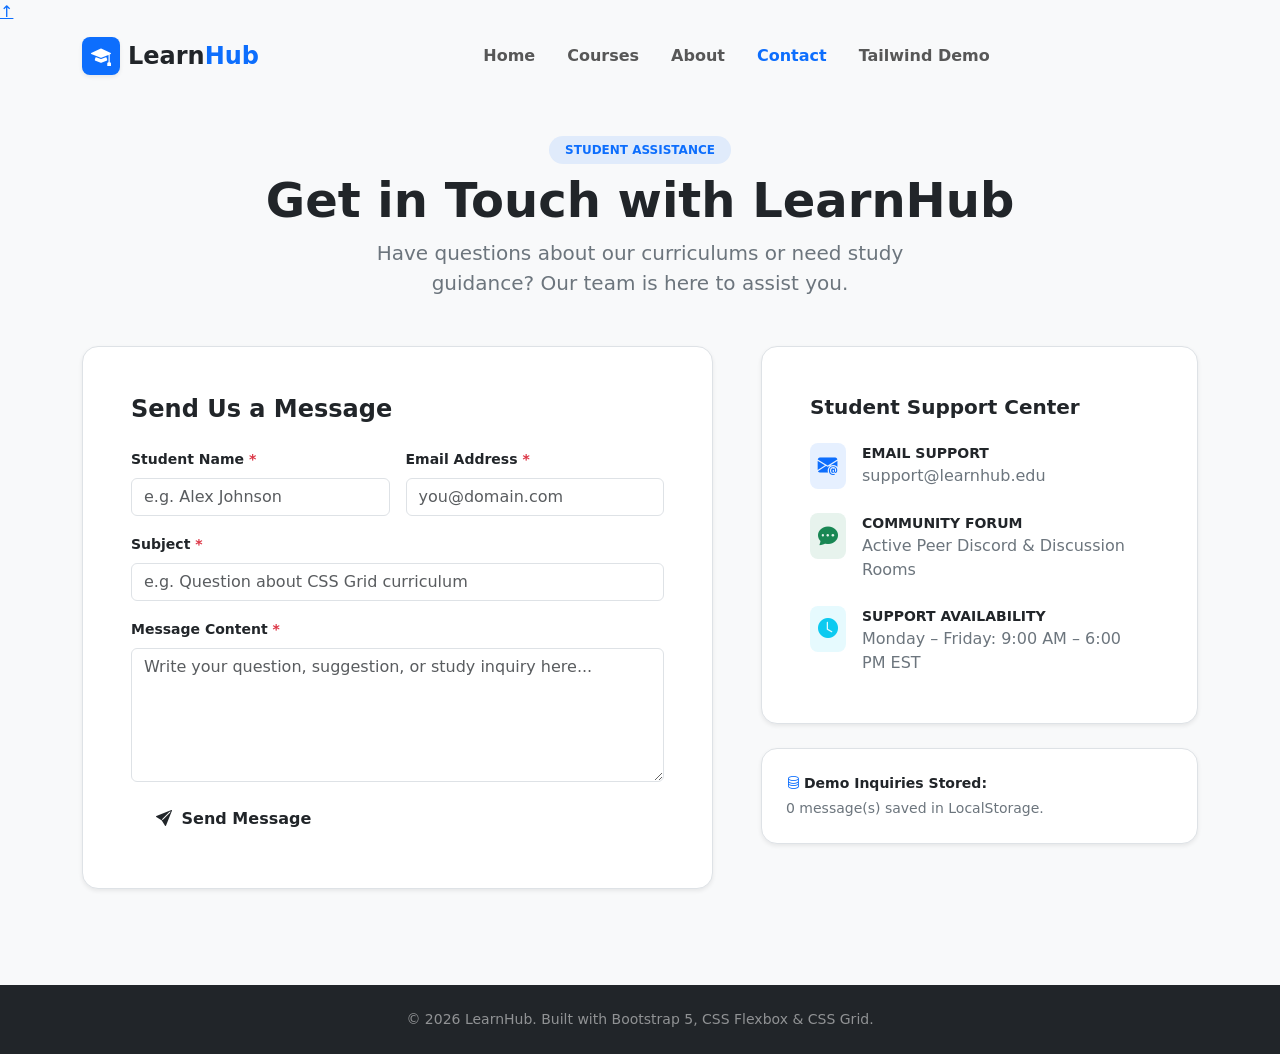
==== contact.html @ 4c39531d "Fix markup in contact.html support hours section" ====
<!DOCTYPE html>
<html lang="en">
<head>
    <meta charset="UTF-8">
    <meta name="viewport" content="width=device-width, initial-scale=1.0">
    <title>Contact Support | LearnHub</title>
    
    <!-- Bootstrap 5 CSS -->
    <link href="https://cdn.jsdelivr.net/npm/bootstrap@5.3.3/dist/css/bootstrap.min.css" rel="stylesheet">
    <!-- Bootstrap Icons -->
    <link rel="stylesheet" href="https://cdn.jsdelivr.net/npm/bootstrap-icons@1.11.3/font/bootstrap-icons.min.css">
    <!-- Custom Style & Responsive CSS -->
    <link rel="stylesheet" href="css/style.css">
    <link rel="stylesheet" href="css/responsive.css">
</head>
<body class="bg-light">

    <!-- Back to Top Floating Button -->
    <a href="#page-top" class="fixed-back-to-top" title="Back to Top" aria-label="Back to Top">&uarr;</a>

    <!-- Sticky Navigation Bar -->
    <header id="page-top">
        <nav class="navbar navbar-expand-lg navbar-light sticky-navbar">
            <div class="container">
                <a class="navbar-brand d-flex align-items-center gap-2 fw-bold" href="index.html">
                    <span class="rounded-3 bg-primary text-white d-flex align-items-center justify-content-center shadow-sm" style="width: 38px; height: 38px;">
                        <i class="bi bi-mortarboard-fill fs-5"></i>
                    </span>
                    <span class="fs-4 text-dark">Learn<span class="text-primary">Hub</span></span>
                </a>

                <button class="navbar-toggler border-0" type="button" data-bs-toggle="collapse" data-bs-target="#navbarMain">
                    <span class="navbar-toggler-icon"></span>
                </button>

                <div class="collapse navbar-collapse" id="navbarMain">
                    <ul class="navbar-nav mx-auto mb-2 mb-lg-0 fw-semibold">
                        <li class="nav-item"><a class="nav-link px-3" href="index.html">Home</a></li>
                        <li class="nav-item"><a class="nav-link px-3" href="courses.html">Courses</a></li>
                        <li class="nav-item"><a class="nav-link px-3" href="about.html">About</a></li>
                        <li class="nav-item"><a class="nav-link px-3 active text-primary" href="contact.html">Contact</a></li>
                        <li class="nav-item"><a class="nav-link px-3" href="tailwind.html">Tailwind Demo</a></li>
                    </ul>

                    <div id="navbarAuthActions" class="d-flex align-items-center"></div>
                </div>
            </div>
        </nav>
    </header>

    <main class="py-5">
        <div class="container">
            
            <div class="text-center mb-5">
                <span class="badge bg-primary bg-opacity-10 text-primary px-3 py-2 rounded-pill fw-bold text-uppercase mb-2">Student Assistance</span>
                <h1 class="display-5 fw-bold text-dark">Get in Touch with LearnHub</h1>
                <p class="text-secondary lead mx-auto" style="max-width: 600px;">
                    Have questions about our curriculums or need study guidance? Our team is here to assist you.
                </p>
            </div>

            <div class="row g-5">
                
                <!-- Contact Form (Left 7 Cols) -->
                <div class="col-lg-7">
                    <div class="p-4 p-md-5 bg-white rounded-4 border shadow-sm">
                        <h2 class="h4 fw-bold text-dark mb-4">Send Us a Message</h2>

                        <div id="contactSuccessAlert" class="alert alert-success d-none mb-4">
                            <i class="bi bi-check-circle-fill me-2"></i>
                            <strong>Message Received!</strong> Thank you for contacting LearnHub. Your message has been saved in LocalStorage.
                        </div>

                        <form id="contactForm" novalidate>
                            <div class="row g-3">
                                
                                <div class="col-md-6">
                                    <label for="contactName" class="form-label fw-semibold small">Student Name <span class="text-danger">*</span></label>
                                    <input type="text" class="form-control" id="contactName" placeholder="e.g. Alex Johnson" required>
                                    <div class="invalid-feedback small">Please provide your name.</div>
                                </div>

                                <div class="col-md-6">
                                    <label for="contactEmail" class="form-label fw-semibold small">Email Address <span class="text-danger">*</span></label>
                                    <input type="email" class="form-control" id="contactEmail" placeholder="you@domain.com" required>
                                    <div class="invalid-feedback small">Please enter a valid email.</div>
                                </div>

                                <div class="col-12">
                                    <label for="contactSubject" class="form-label fw-semibold small">Subject <span class="text-danger">*</span></label>
                                    <input type="text" class="form-control" id="contactSubject" placeholder="e.g. Question about CSS Grid curriculum" required>
                                    <div class="invalid-feedback small">Please provide a message subject.</div>
                                </div>

                                <div class="col-12">
                                    <label for="contactMessage" class="form-label fw-semibold small">Message Content <span class="text-danger">*</span></label>
                                    <textarea class="form-control" id="contactMessage" rows="5" placeholder="Write your question, suggestion, or study inquiry here..." required></textarea>
                                    <div class="invalid-feedback small">Please enter your message (at least 10 characters).</div>
                                </div>

                                <div class="col-12">
                                    <button type="submit" class="btn btn-theme-primary px-4 py-2 fw-semibold">
                                        <i class="bi bi-send-fill me-1"></i> Send Message
                                    </button>
                                </div>

                            </div>
                        </form>
                    </div>
                </div>

                <!-- Contact Info Sidebar (Right 5 Cols) -->
                <div class="col-lg-5">
                    <div class="p-4 p-md-5 bg-white rounded-4 border shadow-sm mb-4">
                        <h3 class="h5 fw-bold text-dark mb-4">Student Support Center</h3>

                        <div class="d-flex flex-column gap-4">
                            <div class="d-flex align-items-start gap-3">
                                <span class="rounded-3 bg-primary bg-opacity-10 text-primary p-2 fs-5">
                                    <i class="bi bi-envelope-at-fill"></i>
                                </span>
                                <div>
                                    <strong class="d-block text-dark small text-uppercase">Email Support</strong>
                                    <a href="mailto:support@learnhub.edu" class="text-secondary text-decoration-none">support@learnhub.edu</a>
                                </div>
                            </div>

                            <div class="d-flex align-items-start gap-3">
                                <span class="rounded-3 bg-success bg-opacity-10 text-success p-2 fs-5">
                                    <i class="bi bi-chat-dots-fill"></i>
                                </span>
                                <div>
                                    <strong class="d-block text-dark small text-uppercase">Community Forum</strong>
                                    <span class="text-secondary">Active Peer Discord & Discussion Rooms</span>
                                </div>
                            </div>

                            <div class="d-flex align-items-start gap-3">
                                <span class="rounded-3 bg-info bg-opacity-10 text-info p-2 fs-5">
                                    <i class="bi bi-clock-fill"></i>
                                </span>
                                <div>
                                    <strong class="d-block text-dark small text-uppercase">Support Availability</strong>
                                    <span class="text-secondary">Monday – Friday: 9:00 AM – 6:00 PM EST</span>
                                </div>
                            </div>
                        </div>
                    </div>

                    <!-- LocalStorage Messages Counter Widget -->
                    <div class="p-4 bg-white rounded-4 border shadow-sm text-secondary small">
                        <strong class="text-dark d-block mb-1"><i class="bi bi-database me-1 text-primary"></i>Demo Inquiries Stored:</strong>
                        <span id="savedMessagesCount">Checking demo messages...</span>
                    </div>
                </div>

            </div>

        </div>
    </main>

    <!-- Semantic Footer -->
    <footer class="bg-dark text-white-50 py-4 mt-5">
        <div class="container text-center small">
            <p class="mb-0">&copy; 2026 LearnHub. Built with Bootstrap 5, CSS Flexbox & CSS Grid.</p>
        </div>
    </footer>

    <!-- Bootstrap 5 JS Bundle -->
    <script src="https://cdn.jsdelivr.net/npm/bootstrap@5.3.3/dist/js/bootstrap.bundle.min.js"></script>
    
    <!-- Application Scripts -->
    <script src="js/courses.js"></script>
    <script src="js/auth.js"></script>
    <script src="js/main.js"></script>
    <script>
        document.addEventListener("DOMContentLoaded", () => {
            const form = document.getElementById("contactForm");
            const alertBox = document.getElementById("contactSuccessAlert");
            const countBox = document.getElementById("savedMessagesCount");

            function updateMsgCount() {
                try {
                    const stored = JSON.parse(localStorage.getItem(STORAGE_KEYS.CONTACT_MESSAGES) || "[]");
                    countBox.textContent = `${stored.length} message(s) saved in LocalStorage.`;
                } catch(e) {
                    countBox.textContent = `0 messages in LocalStorage.`;
                }
            }
            updateMsgCount();

            form.addEventListener("submit", (e) => {
                e.preventDefault();
                alertBox.classList.add("d-none");

                const name = document.getElementById("contactName").value.trim();
                const email = document.getElementById("contactEmail").value.trim();
                const subject = document.getElementById("contactSubject").value.trim();
                const message = document.getElementById("contactMessage").value.trim();

                if (!name || !email || !email.includes("@") || !subject || message.length < 10) {
                    showToast("Please fill in all fields with valid information.", "danger");
                    return;
                }

                // Save to LocalStorage
                const stored = JSON.parse(localStorage.getItem(STORAGE_KEYS.CONTACT_MESSAGES) || "[]");
                stored.push({
                    name,
                    email,
                    subject,
                    message,
                    date: new Date().toLocaleString()
                });
                localStorage.setItem(STORAGE_KEYS.CONTACT_MESSAGES, JSON.stringify(stored));

                alertBox.classList.remove("d-none");
                form.reset();
                updateMsgCount();
                showToast("Your inquiry has been submitted successfully!", "success");
            });
        });
    </script>
</body>
</html>
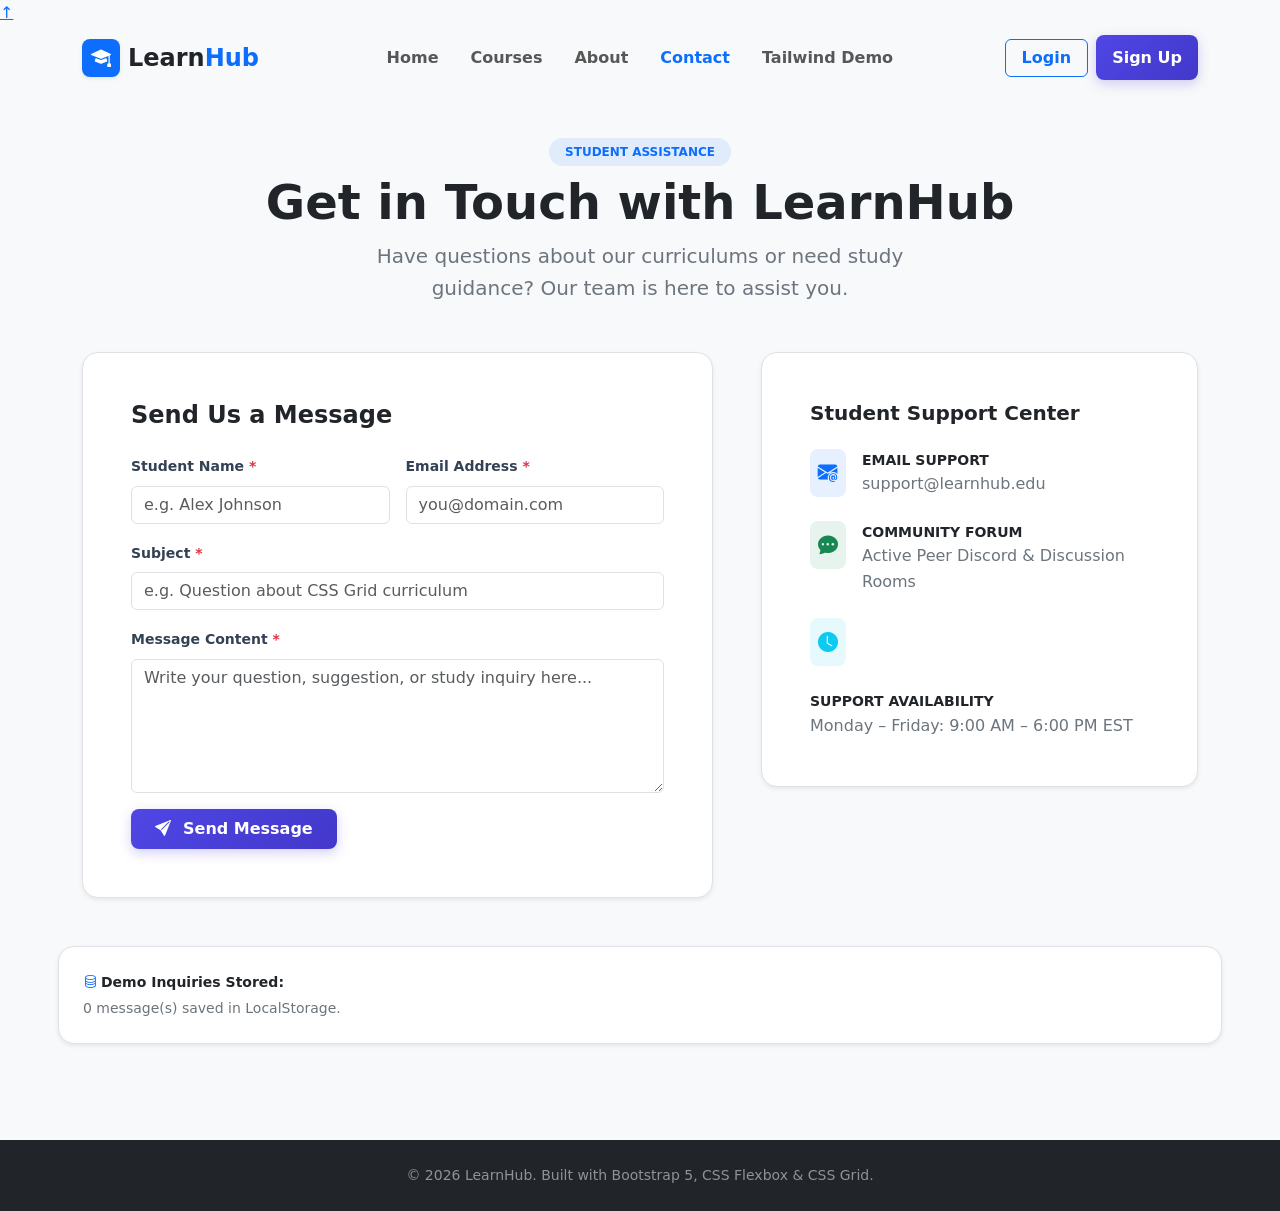
==== commit 26877dd7: "Initial commit: LearnHub Student Learning Platform" ====
--- a/contact.html
+++ b/contact.html
@@ -138,7 +138,7 @@
                             <div class="d-flex align-items-start gap-3">
                                 <span class="rounded-3 bg-info bg-opacity-10 text-info p-2 fs-5">
                                     <i class="bi bi-clock-fill"></i>
-                                </span>
+                                </div>
                                 <div>
                                     <strong class="d-block text-dark small text-uppercase">Support Availability</strong>
                                     <span class="text-secondary">Monday – Friday: 9:00 AM – 6:00 PM EST</span>
--- a/css/style.css
+++ b/css/style.css
@@ -0,0 +1,349 @@
+/* ==========================================================================
+   LEARNHUB - STUDENT LEARNING PORTAL (LMS) DESIGN SYSTEM
+   Professional LMS Portal Styling: Dashboard, Classroom, Catalog, Lab
+   ========================================================================== */
+
+:root {
+    --primary: #4f46e5;
+    --primary-hover: #4338ca;
+    --primary-light: #eef2ff;
+    --secondary: #06b6d4;
+    --dark: #0f172a;
+    --slate: #1e293b;
+    --gray-bg: #f8fafc;
+    --text-main: #334155;
+    --text-muted: #64748b;
+    --border-color: #e2e8f0;
+    --portal-card-shadow: 0 4px 12px rgba(15, 23, 42, 0.05);
+    --portal-card-hover: 0 16px 32px rgba(79, 70, 229, 0.12);
+    --radius-md: 12px;
+    --radius-lg: 16px;
+    --transition: all 0.25s cubic-bezier(0.4, 0, 0.2, 1);
+}
+
+/* Global Reset & Universal Box Sizing */
+* {
+    box-sizing: border-box;
+    margin: 0;
+    padding: 0;
+}
+
+body {
+    font-family: 'Segoe UI', system-ui, -apple-system, BlinkMacSystemFont, Roboto, sans-serif;
+    color: var(--text-main);
+    background-color: #f1f5f9;
+    line-height: 1.6;
+    overflow-x: hidden;
+}
+
+/* Portal App Header */
+.portal-header {
+    background: #0f172a;
+    color: #ffffff;
+    padding: 0.75rem 1.5rem;
+    position: sticky;
+    top: 0;
+    z-index: 1040;
+    box-shadow: 0 4px 20px rgba(0, 0, 0, 0.2);
+}
+
+/* Portal Navigation Tabs Bar */
+.portal-nav-bar {
+    background: #ffffff;
+    border-bottom: 1px solid var(--border-color);
+    position: sticky;
+    top: 61px;
+    z-index: 1030;
+    box-shadow: 0 2px 8px rgba(0, 0, 0, 0.03);
+}
+
+.portal-nav-tab {
+    padding: 0.9rem 1.25rem;
+    font-size: 0.92rem;
+    font-weight: 600;
+    color: var(--text-muted);
+    border-bottom: 3px solid transparent;
+    cursor: pointer;
+    display: inline-flex;
+    align-items: center;
+    gap: 0.5rem;
+    transition: var(--transition);
+    white-space: nowrap;
+    text-decoration: none;
+    background: none;
+    border-top: none;
+    border-left: none;
+    border-right: none;
+}
+
+.portal-nav-tab:hover {
+    color: var(--primary);
+    background-color: #f8fafc;
+}
+
+.portal-nav-tab.active {
+    color: var(--primary);
+    border-bottom-color: var(--primary);
+    background-color: var(--primary-light);
+}
+
+/* Portal Content Panes (SPA tab switching) */
+.portal-pane {
+    display: none;
+    animation: portalFadeIn 0.3s ease;
+}
+
+.portal-pane.active {
+    display: block;
+}
+
+@keyframes portalFadeIn {
+    from { opacity: 0; transform: translateY(6px); }
+    to { opacity: 1; transform: translateY(0); }
+}
+
+/* Portal Widget Cards */
+.portal-card {
+    background: #ffffff;
+    border-radius: var(--radius-md);
+    border: 1px solid var(--border-color);
+    box-shadow: var(--portal-card-shadow);
+    padding: 1.5rem;
+    transition: var(--transition);
+}
+
+.portal-card:hover {
+    box-shadow: var(--portal-card-hover);
+    border-color: #c7d2fe;
+}
+
+/* Learning Activity Chart (CSS Flexbox) */
+.activity-chart-container {
+    display: flex;
+    align-items: flex-end;
+    gap: 0.75rem;
+    height: 120px;
+    padding-top: 1rem;
+}
+
+.chart-bar-col {
+    flex: 1;
+    display: flex;
+    flex-direction: column;
+    align-items: center;
+    gap: 0.35rem;
+    height: 100%;
+    justify-content: flex-end;
+}
+
+.chart-bar-fill {
+    width: 100%;
+    max-width: 28px;
+    background: linear-gradient(180deg, var(--primary) 0%, #818cf8 100%);
+    border-radius: 4px 4px 0 0;
+    transition: height 0.5s ease;
+}
+
+.chart-bar-label {
+    font-size: 0.75rem;
+    color: var(--text-muted);
+    font-weight: 600;
+}
+
+/* Classroom Split-Screen (CSS Grid) */
+.classroom-layout {
+    display: grid;
+    grid-template-columns: 1fr 360px;
+    gap: 1.5rem;
+    min-height: calc(100vh - 180px);
+}
+
+@media screen and (max-width: 992px) {
+    .classroom-layout {
+        grid-template-columns: 1fr;
+    }
+}
+
+/* Classroom Video/Lesson Screen */
+.classroom-player-header {
+    background: #0f172a;
+    color: #ffffff;
+    padding: 1.25rem 1.5rem;
+    border-radius: var(--radius-md) var(--radius-md) 0 0;
+    display: flex;
+    justify-content: space-between;
+    align-items: center;
+    border-bottom: 2px solid #38bdf8;
+}
+
+.classroom-player-body {
+    background: #ffffff;
+    padding: 2rem;
+    border: 1px solid var(--border-color);
+    border-top: none;
+    min-height: 400px;
+}
+
+/* Classroom Sidebar Checklist */
+.curriculum-checklist {
+    background: #ffffff;
+    border-radius: var(--radius-md);
+    border: 1px solid var(--border-color);
+    box-shadow: var(--portal-card-shadow);
+    overflow: hidden;
+}
+
+.lesson-check-item {
+    display: flex;
+    align-items: center;
+    justify-content: space-between;
+    padding: 0.85rem 1rem;
+    border-bottom: 1px solid var(--border-color);
+    cursor: pointer;
+    transition: var(--transition);
+}
+
+.lesson-check-item:hover {
+    background-color: #f8fafc;
+}
+
+.lesson-check-item.active {
+    background-color: var(--primary-light);
+    border-left: 4px solid var(--primary);
+    font-weight: 600;
+}
+
+.lesson-check-item.completed .check-icon {
+    color: #10b981;
+}
+
+/* Custom Progress Bar */
+.progress-bar-custom {
+    height: 8px;
+    border-radius: 4px;
+    background-color: #e2e8f0;
+    overflow: hidden;
+}
+
+.progress-fill {
+    height: 100%;
+    background: linear-gradient(90deg, var(--primary) 0%, var(--secondary) 100%);
+    border-radius: 4px;
+    transition: width 0.6s ease;
+}
+
+/* Course Card in Catalog */
+.course-card {
+    background: #ffffff;
+    border-radius: var(--radius-md);
+    border: 1px solid var(--border-color);
+    box-shadow: var(--portal-card-shadow);
+    display: flex;
+    flex-direction: column;
+    height: 100%;
+    overflow: hidden;
+    transition: var(--transition);
+}
+
+.course-card:hover {
+    transform: translateY(-6px);
+    box-shadow: var(--portal-card-hover);
+    border-color: #c7d2fe;
+}
+
+.course-card-img-wrapper {
+    position: relative;
+    height: 170px;
+    overflow: hidden;
+    background-color: #f1f5f9;
+}
+
+.course-card-img-wrapper img {
+    width: 100%;
+    height: 100%;
+    object-fit: cover;
+    transition: transform 0.4s ease;
+}
+
+.course-card:hover .course-card-img-wrapper img {
+    transform: scale(1.05);
+}
+
+.course-card-body {
+    padding: 1.25rem;
+    flex: 1;
+    display: flex;
+    flex-direction: column;
+}
+
+.course-card-footer {
+    padding: 0.85rem 1.25rem;
+    background: #fafbfc;
+    border-top: 1px solid var(--border-color);
+    display: flex;
+    justify-content: space-between;
+    align-items: center;
+}
+
+/* Filter Pills */
+.filter-pill {
+    padding: 0.45rem 1.1rem;
+    border-radius: 9999px;
+    font-size: 0.85rem;
+    font-weight: 600;
+    background: #ffffff;
+    color: var(--text-main);
+    border: 1px solid var(--border-color);
+    cursor: pointer;
+    transition: var(--transition);
+}
+
+.filter-pill:hover,
+.filter-pill.active {
+    background: var(--primary);
+    color: #ffffff;
+    border-color: var(--primary);
+    box-shadow: 0 4px 12px rgba(79, 70, 229, 0.25);
+}
+
+/* Buttons */
+.btn-theme-primary {
+    background: linear-gradient(135deg, var(--primary) 0%, var(--primary-hover) 100%);
+    color: #ffffff !important;
+    font-weight: 600;
+    padding: 0.65rem 1.4rem;
+    border-radius: 8px;
+    border: none;
+    box-shadow: 0 4px 12px rgba(79, 70, 229, 0.25);
+    transition: var(--transition);
+    display: inline-flex;
+    align-items: center;
+    gap: 0.5rem;
+    cursor: pointer;
+}
+
+.btn-theme-primary:hover {
+    transform: translateY(-2px);
+    box-shadow: 0 8px 18px rgba(79, 70, 229, 0.35);
+}
+
+/* Toast Notifications */
+.learnhub-toast {
+    position: fixed;
+    top: 80px;
+    right: 20px;
+    z-index: 9999;
+    min-width: 280px;
+    max-width: 380px;
+    padding: 1rem 1.25rem;
+    border-radius: 8px;
+    box-shadow: 0 10px 25px rgba(0, 0, 0, 0.15);
+    background: #ffffff;
+    border-left: 5px solid var(--primary);
+    transform: translateX(120%);
+    transition: transform 0.4s ease;
+}
+
+.learnhub-toast.show {
+    transform: translateX(0);
+}
--- a/css/responsive.css
+++ b/css/responsive.css
@@ -0,0 +1,79 @@
+/* ==========================================================================
+   LEARNHUB - RESPONSIVE STYLESHEET (MEDIA QUERIES)
+   Targeting:
+   - Mobile: 320px to 576px
+   - Tablet: 577px to 992px
+   - Desktop: 993px and above
+   ========================================================================== */
+
+/* Tablet & Mobile Breakpoints (max-width: 992px) */
+@media screen and (max-width: 992px) {
+    .learn-app-layout {
+        grid-template-areas:
+            "video-area"
+            "content-area"
+            "sidebar-area";
+        grid-template-columns: 1fr;
+    }
+
+    .hero-title {
+        font-size: 2.5rem;
+    }
+
+    .grid-courses-showcase {
+        grid-template-columns: repeat(2, 1fr);
+    }
+}
+
+/* Mobile Screens (max-width: 576px) */
+@media screen and (max-width: 576px) {
+    .hero-title {
+        font-size: 2rem;
+    }
+
+    .gradient-hero {
+        padding: 3.5rem 0;
+        text-align: center;
+    }
+
+    .hero-buttons-wrapper {
+        justify-content: center;
+    }
+
+    .stats-flex-container {
+        flex-direction: column;
+    }
+
+    .stat-item {
+        flex-basis: 100%;
+    }
+
+    .grid-courses-showcase {
+        grid-template-columns: 1fr;
+    }
+
+    .filter-pills-container {
+        overflow-x: auto;
+        white-space: nowrap;
+        padding-bottom: 0.5rem;
+        display: flex;
+        gap: 0.5rem;
+    }
+
+    .fixed-back-to-top {
+        bottom: 1.25rem;
+        right: 1.25rem;
+        width: 40px;
+        height: 40px;
+        font-size: 1rem;
+    }
+
+    .card-footer-buttons {
+        flex-direction: column;
+        gap: 0.5rem;
+    }
+
+    .card-footer-buttons .btn {
+        width: 100%;
+    }
+}
